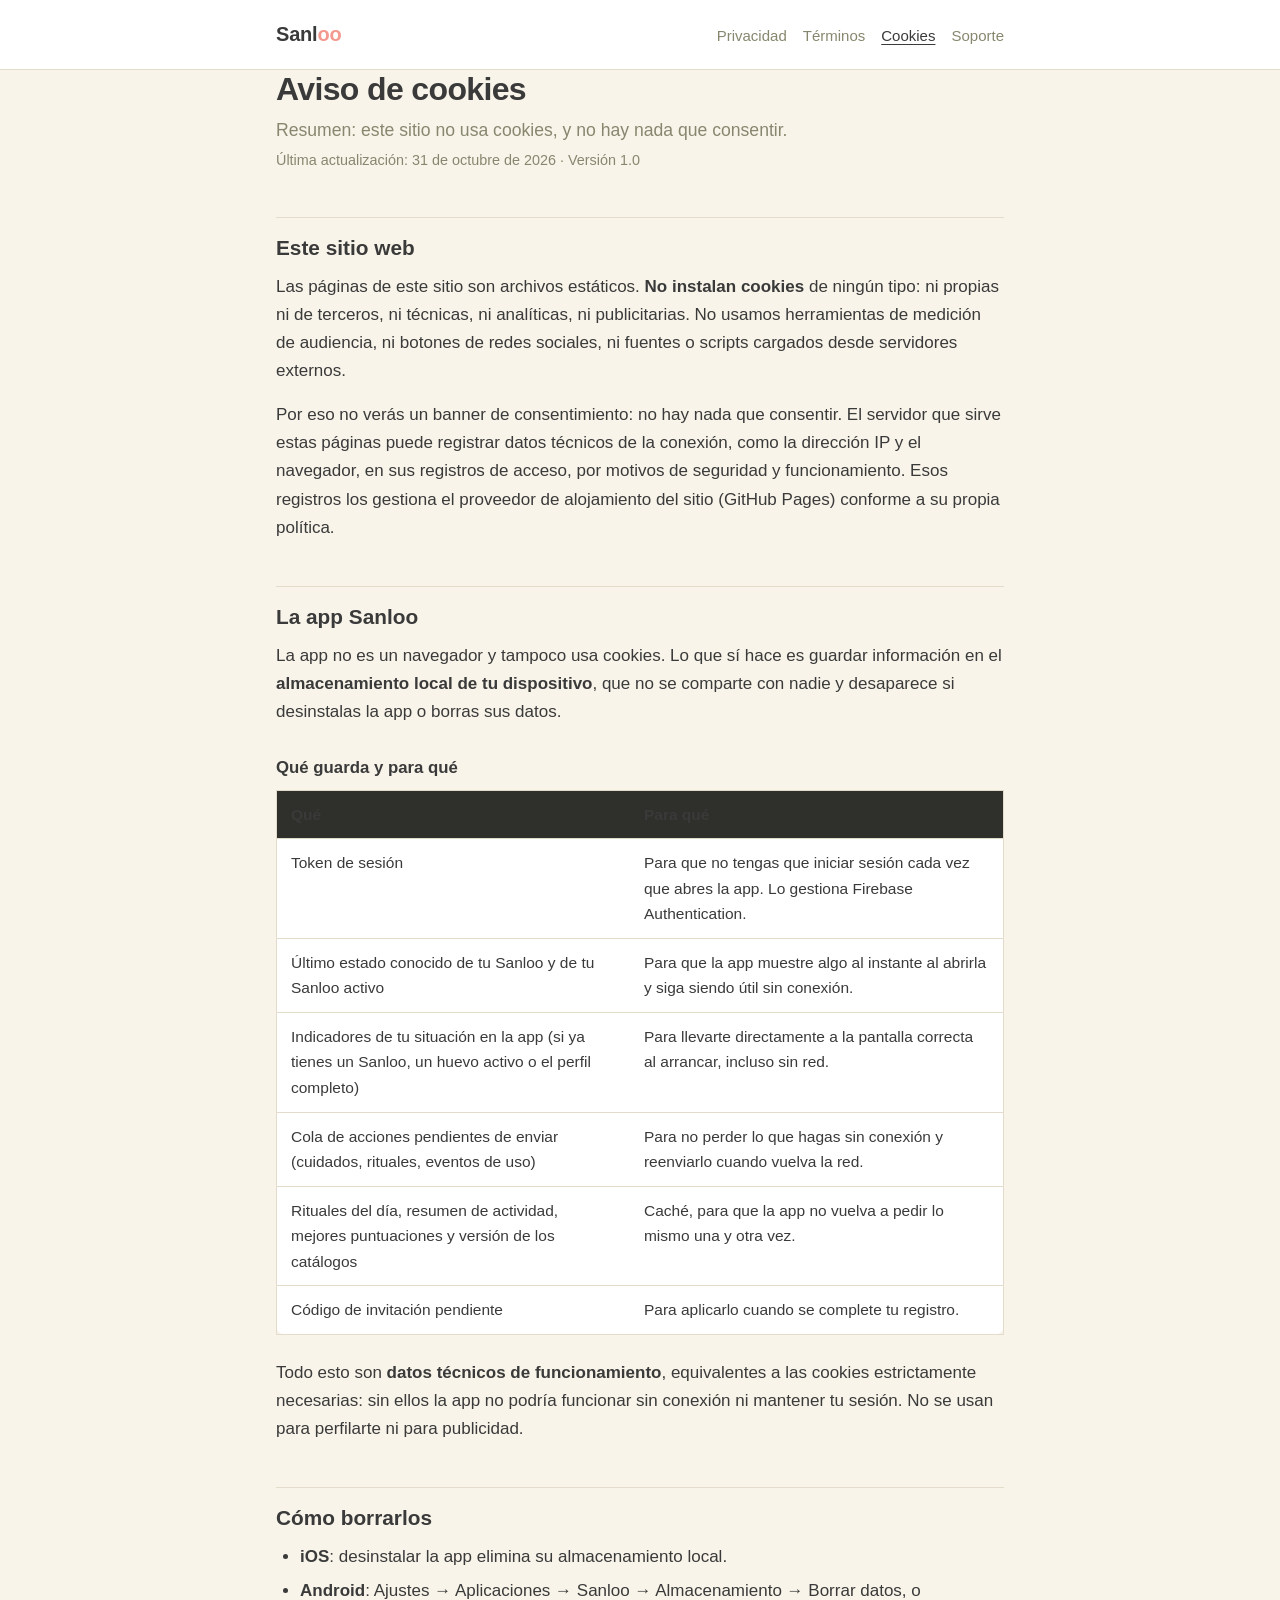
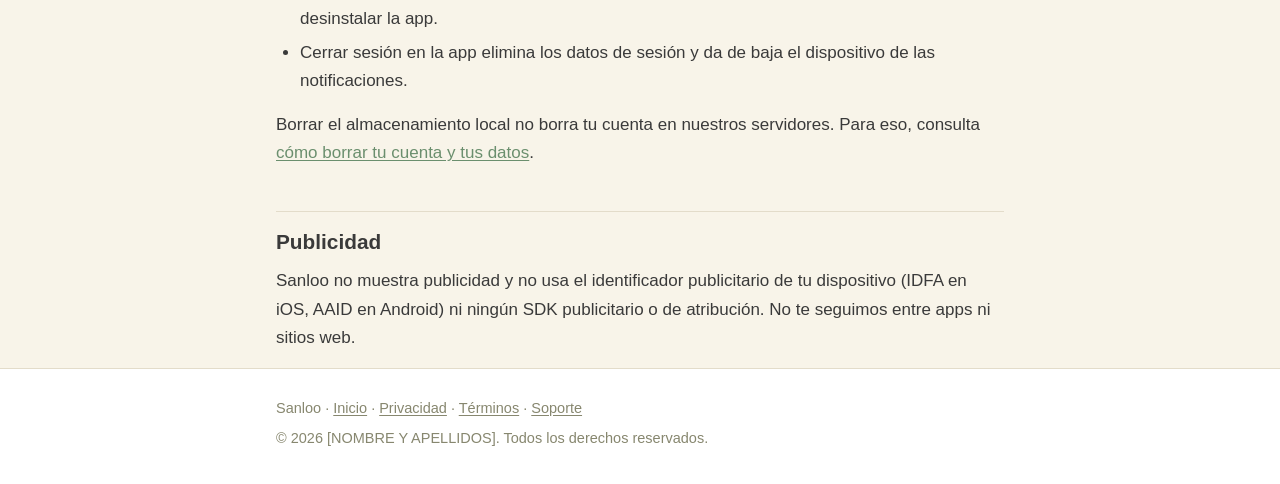
==== cookies.html @ af20878e "Sitio legal de Sanloo: privacidad, términos, cookies y soporte Front estático, sin build ni dependen" ====
<!DOCTYPE html>
<html lang="es">
<head>
<meta charset="utf-8">
<meta name="viewport" content="width=device-width, initial-scale=1">
<title>Aviso de cookies · Sanloo</title>
<meta name="description" content="Este sitio no usa cookies. Qué guarda la app Sanloo en el almacenamiento de tu dispositivo y para qué.">
<link rel="stylesheet" href="assets/styles.css">
</head>
<body>

<header class="site">
  <div class="wrap">
    <a class="brand" href="index.html">Sanl<span>oo</span></a>
    <nav class="site">
      <a href="privacidad.html">Privacidad</a>
      <a href="terminos.html">Términos</a>
      <a href="cookies.html" aria-current="page">Cookies</a>
      <a href="soporte.html">Soporte</a>
    </nav>
  </div>
</header>

<main class="wrap">
  <h1>Aviso de cookies</h1>
  <p class="lede">Resumen: este sitio no usa cookies, y no hay nada que consentir.</p>
  <p class="updated">Última actualización: 31 de octubre de 2026 · Versión 1.0</p>

  <h2>Este sitio web</h2>
  <p>
    Las páginas de este sitio son archivos estáticos. <strong>No
    instalan cookies</strong> de ningún tipo: ni propias ni de terceros,
    ni técnicas, ni analíticas, ni publicitarias. No usamos herramientas
    de medición de audiencia, ni botones de redes sociales, ni fuentes o
    scripts cargados desde servidores externos.
  </p>
  <p>
    Por eso no verás un banner de consentimiento: no hay nada que
    consentir. El servidor que sirve estas páginas puede registrar datos
    técnicos de la conexión, como la dirección IP y el navegador, en sus
    registros de acceso, por motivos de seguridad y funcionamiento. Esos
    registros los gestiona el proveedor de alojamiento del sitio
    (GitHub Pages) conforme a su propia política.
  </p>

  <h2>La app Sanloo</h2>
  <p>
    La app no es un navegador y tampoco usa cookies. Lo que sí hace es
    guardar información en el <strong>almacenamiento local de tu
    dispositivo</strong>, que no se comparte con nadie y desaparece si
    desinstalas la app o borras sus datos.
  </p>

  <h3>Qué guarda y para qué</h3>
  <div class="table-scroll">
  <table>
    <thead>
      <tr><th>Qué</th><th>Para qué</th></tr>
    </thead>
    <tbody>
      <tr>
        <td>Token de sesión</td>
        <td>Para que no tengas que iniciar sesión cada vez que abres la app. Lo gestiona Firebase Authentication.</td>
      </tr>
      <tr>
        <td>Último estado conocido de tu Sanloo y de tu Sanloo activo</td>
        <td>Para que la app muestre algo al instante al abrirla y siga siendo útil sin conexión.</td>
      </tr>
      <tr>
        <td>Indicadores de tu situación en la app (si ya tienes un Sanloo, un huevo activo o el perfil completo)</td>
        <td>Para llevarte directamente a la pantalla correcta al arrancar, incluso sin red.</td>
      </tr>
      <tr>
        <td>Cola de acciones pendientes de enviar (cuidados, rituales, eventos de uso)</td>
        <td>Para no perder lo que hagas sin conexión y reenviarlo cuando vuelva la red.</td>
      </tr>
      <tr>
        <td>Rituales del día, resumen de actividad, mejores puntuaciones y versión de los catálogos</td>
        <td>Caché, para que la app no vuelva a pedir lo mismo una y otra vez.</td>
      </tr>
      <tr>
        <td>Código de invitación pendiente</td>
        <td>Para aplicarlo cuando se complete tu registro.</td>
      </tr>
    </tbody>
  </table>
  </div>
  <p>
    Todo esto son <strong>datos técnicos de funcionamiento</strong>,
    equivalentes a las cookies estrictamente necesarias: sin ellos la app
    no podría funcionar sin conexión ni mantener tu sesión. No se usan
    para perfilarte ni para publicidad.
  </p>

  <h2>Cómo borrarlos</h2>
  <ul>
    <li><strong>iOS</strong>: desinstalar la app elimina su almacenamiento local.</li>
    <li><strong>Android</strong>: Ajustes → Aplicaciones → Sanloo → Almacenamiento → Borrar datos, o desinstalar la app.</li>
    <li>Cerrar sesión en la app elimina los datos de sesión y da de baja el dispositivo de las notificaciones.</li>
  </ul>
  <p>
    Borrar el almacenamiento local no borra tu cuenta en nuestros
    servidores. Para eso, consulta
    <a href="privacidad.html#borrar">cómo borrar tu cuenta y tus datos</a>.
  </p>

  <h2>Publicidad</h2>
  <p>
    Sanloo no muestra publicidad y no usa el identificador publicitario
    de tu dispositivo (IDFA en iOS, AAID en Android) ni ningún SDK
    publicitario o de atribución. No te seguimos entre apps ni sitios web.
  </p>
</main>

<footer class="site">
  <div class="wrap">
    <p>Sanloo · <a href="index.html">Inicio</a> · <a href="privacidad.html">Privacidad</a> · <a href="terminos.html">Términos</a> · <a href="soporte.html">Soporte</a></p>
    <p>© 2026 [NOMBRE Y APELLIDOS]. Todos los derechos reservados.</p>
  </div>
</footer>

</body>
</html>
---- assets/styles.css ----
/* Sanloo — hoja de estilos única para todo el sitio legal.
   Paleta tomada de lib/theme/app_colors.dart de la app, para que el sitio
   y la app se reconozcan como lo mismo. */

:root {
  --sand: #F8F4E9;
  --cream: #F4EFE0;
  --softbone: #EBE5D3;
  --charcoal: #3A3A3A;
  --warmgray: #87876F;
  --lightgray: #C5C5B0;
  --coral: #F49990;
  --sage: #A3C4A0;
  --darksage: #6B8F6E;
  --accent: #F9D575;

  --bg: var(--sand);
  --surface: #FFFFFF;
  --text: var(--charcoal);
  --muted: var(--warmgray);
  --border: #E3DCCA;
  --link: var(--darksage);
  --note-bg: #FBF6E6;
  --note-border: var(--accent);
}

@media (prefers-color-scheme: dark) {
  :root:not([data-theme="light"]) {
    --bg: #1E1E1C;
    --surface: #272724;
    --text: #EDE8DC;
    --muted: #A8A894;
    --border: #3B3B36;
    --link: #A3C4A0;
    --note-bg: #2E2A1F;
    --note-border: #8A7533;
  }
}

:root[data-theme="dark"] {
  --bg: #1E1E1C;
  --surface: #272724;
  --text: #EDE8DC;
  --muted: #A8A894;
  --border: #3B3B36;
  --link: #A3C4A0;
  --note-bg: #2E2A1F;
  --note-border: #8A7533;
}

* { box-sizing: border-box; }

html { -webkit-text-size-adjust: 100%; }

body {
  margin: 0;
  background: var(--bg);
  color: var(--text);
  font-family: -apple-system, BlinkMacSystemFont, "Segoe UI", Roboto,
    "Helvetica Neue", Arial, sans-serif;
  font-size: 17px;
  line-height: 1.65;
}

.wrap {
  max-width: 760px;
  margin: 0 auto;
  padding: 0 16px;
}

/* ── Cabecera ──────────────────────────────────────────────── */

header.site {
  border-bottom: 1px solid var(--border);
  background: var(--surface);
}

header.site .wrap {
  display: flex;
  flex-wrap: wrap;
  gap: 8px 20px;
  align-items: baseline;
  padding-top: 18px;
  padding-bottom: 18px;
}

.brand {
  font-size: 20px;
  font-weight: 700;
  letter-spacing: -0.01em;
  color: var(--text);
  text-decoration: none;
}

.brand span { color: var(--coral); }

nav.site {
  display: flex;
  flex-wrap: wrap;
  gap: 16px;
  margin-left: auto;
  font-size: 15px;
}

nav.site a {
  color: var(--muted);
  text-decoration: none;
}

nav.site a:hover,
nav.site a[aria-current="page"] {
  color: var(--text);
  text-decoration: underline;
  text-underline-offset: 3px;
}

/* ── Contenido ─────────────────────────────────────────────── */

main { padding: 40px 0 72px; }

h1 {
  font-size: 2rem;
  line-height: 1.2;
  letter-spacing: -0.02em;
  margin: 0 0 8px;
}

h2 {
  font-size: 1.3rem;
  line-height: 1.3;
  margin: 44px 0 12px;
  padding-top: 16px;
  border-top: 1px solid var(--border);
}

h3 {
  font-size: 1.05rem;
  margin: 28px 0 8px;
}

p, ul, ol { margin: 0 0 16px; }

ul, ol { padding-left: 24px; }

li { margin-bottom: 6px; }

a { color: var(--link); text-underline-offset: 2px; }

.lede {
  font-size: 1.1rem;
  color: var(--muted);
  margin-bottom: 4px;
}

.updated {
  font-size: 0.9rem;
  color: var(--muted);
  margin-bottom: 32px;
}

code {
  font-family: ui-monospace, SFMono-Regular, Menlo, monospace;
  font-size: 0.88em;
  background: var(--cream);
  border: 1px solid var(--border);
  border-radius: 5px;
  padding: 1px 5px;
}

:root[data-theme="dark"] code,
:root:not([data-theme="light"]) code { background: var(--surface); }

/* ── Avisos destacados ─────────────────────────────────────── */

.note {
  background: var(--note-bg);
  border-left: 4px solid var(--note-border);
  border-radius: 0 10px 10px 0;
  padding: 16px 18px;
  margin: 0 0 24px;
}

.note p:last-child { margin-bottom: 0; }

.note strong { display: block; margin-bottom: 4px; }

/* ── Índice ────────────────────────────────────────────────── */

.toc {
  background: var(--surface);
  border: 1px solid var(--border);
  border-radius: 12px;
  padding: 18px 22px;
  margin-bottom: 36px;
}

.toc h2 {
  font-size: 0.8rem;
  letter-spacing: 0.08em;
  text-transform: uppercase;
  color: var(--muted);
  border: 0;
  margin: 0 0 10px;
  padding: 0;
}

.toc ol { margin: 0; padding-left: 20px; font-size: 15.5px; }

/* ── Tablas ────────────────────────────────────────────────── */

.table-scroll {
  overflow-x: auto;
  margin: 0 0 24px;
  -webkit-overflow-scrolling: touch;
}

table {
  border-collapse: collapse;
  width: 100%;
  min-width: 460px;
  font-size: 15.5px;
  background: var(--surface);
  border: 1px solid var(--border);
  border-radius: 10px;
}

th, td {
  text-align: left;
  vertical-align: top;
  padding: 11px 14px;
  border-bottom: 1px solid var(--border);
}

th {
  font-weight: 600;
  background: var(--cream);
  color: var(--text);
}

:root[data-theme="dark"] th,
:root:not([data-theme="light"]) th { background: #2F2F2B; }

tbody tr:last-child td { border-bottom: 0; }

/* ── Tarjetas de la portada ────────────────────────────────── */

.cards {
  display: grid;
  grid-template-columns: repeat(auto-fit, minmax(220px, 1fr));
  gap: 14px;
  margin: 32px 0;
}

.card {
  display: block;
  background: var(--surface);
  border: 1px solid var(--border);
  border-radius: 14px;
  padding: 20px;
  text-decoration: none;
  color: var(--text);
  transition: border-color 0.15s ease, transform 0.15s ease;
}

.card:hover {
  border-color: var(--sage);
  transform: translateY(-2px);
}

.card h2 {
  font-size: 1.05rem;
  margin: 0 0 4px;
  border: 0;
  padding: 0;
}

.card p {
  margin: 0;
  font-size: 15px;
  color: var(--muted);
}

/* ── Pie ───────────────────────────────────────────────────── */

footer.site {
  border-top: 1px solid var(--border);
  background: var(--surface);
  padding: 28px 0;
  font-size: 14.5px;
  color: var(--muted);
}

footer.site p { margin: 0 0 6px; }

footer.site a { color: var(--muted); }
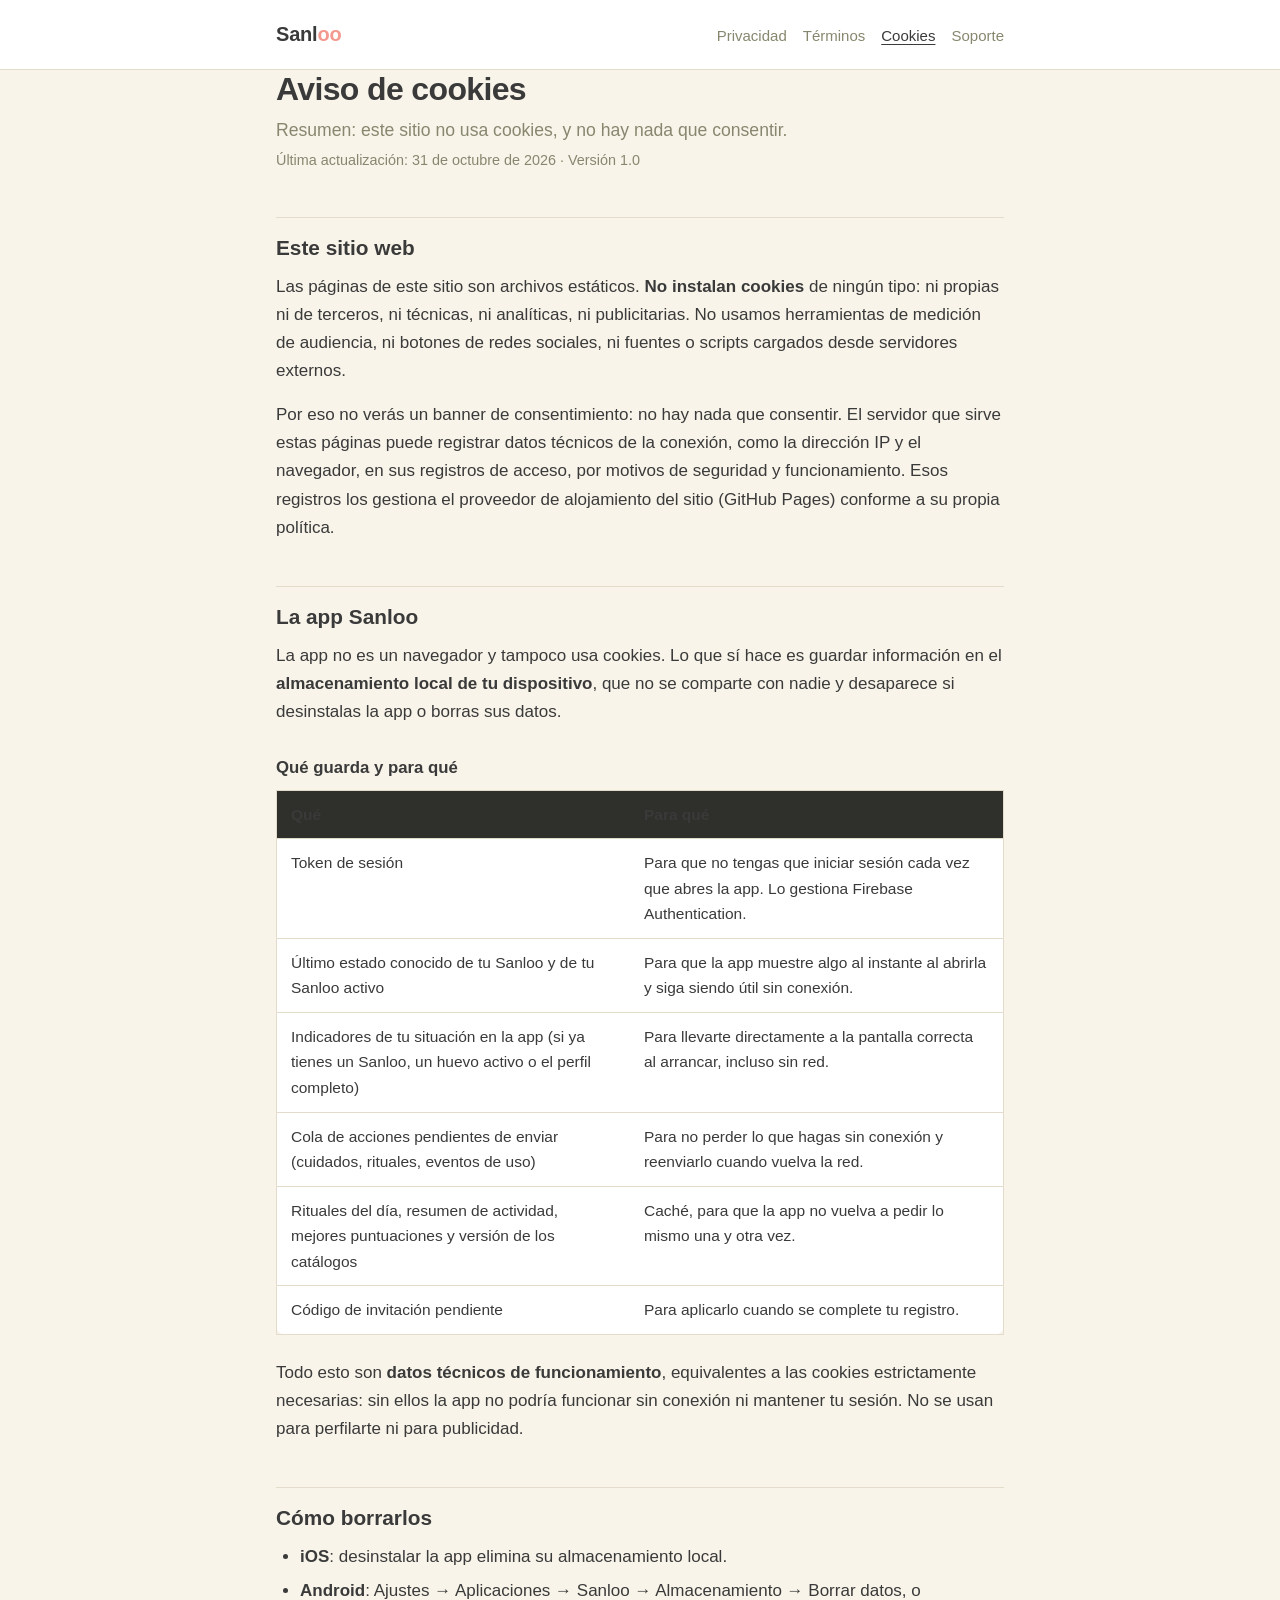
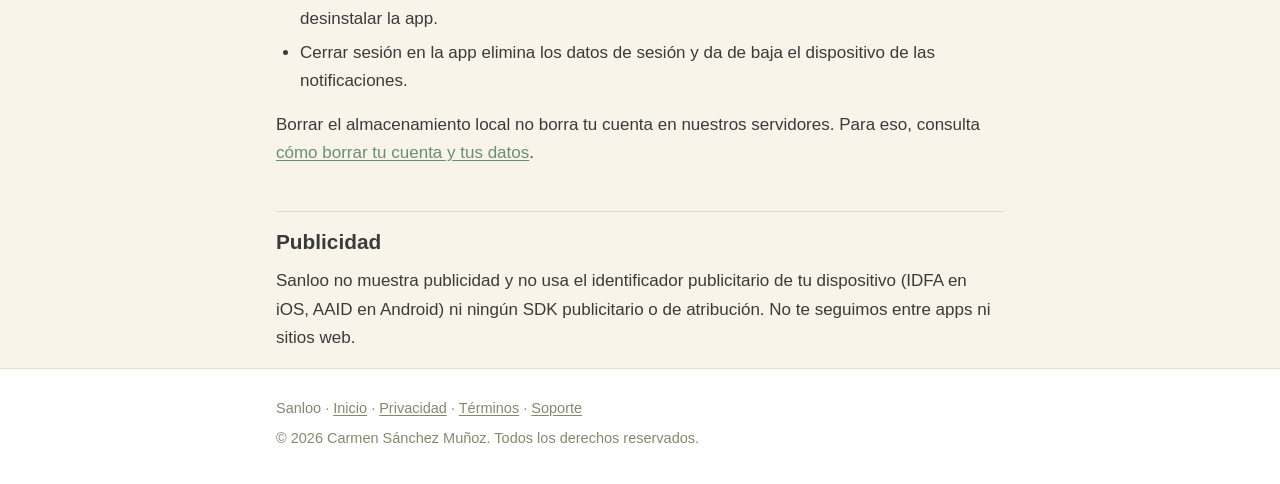
==== commit 448cdd9b: "Rellena los datos del responsable del tratamiento Las cinco páginas se publicaron con los marcadores" ====
--- a/cookies.html
+++ b/cookies.html
@@ -115,7 +115,7 @@
 <footer class="site">
   <div class="wrap">
     <p>Sanloo · <a href="index.html">Inicio</a> · <a href="privacidad.html">Privacidad</a> · <a href="terminos.html">Términos</a> · <a href="soporte.html">Soporte</a></p>
-    <p>© 2026 [NOMBRE Y APELLIDOS]. Todos los derechos reservados.</p>
+    <p>© 2026 Carmen Sánchez Muñoz. Todos los derechos reservados.</p>
   </div>
 </footer>
 
